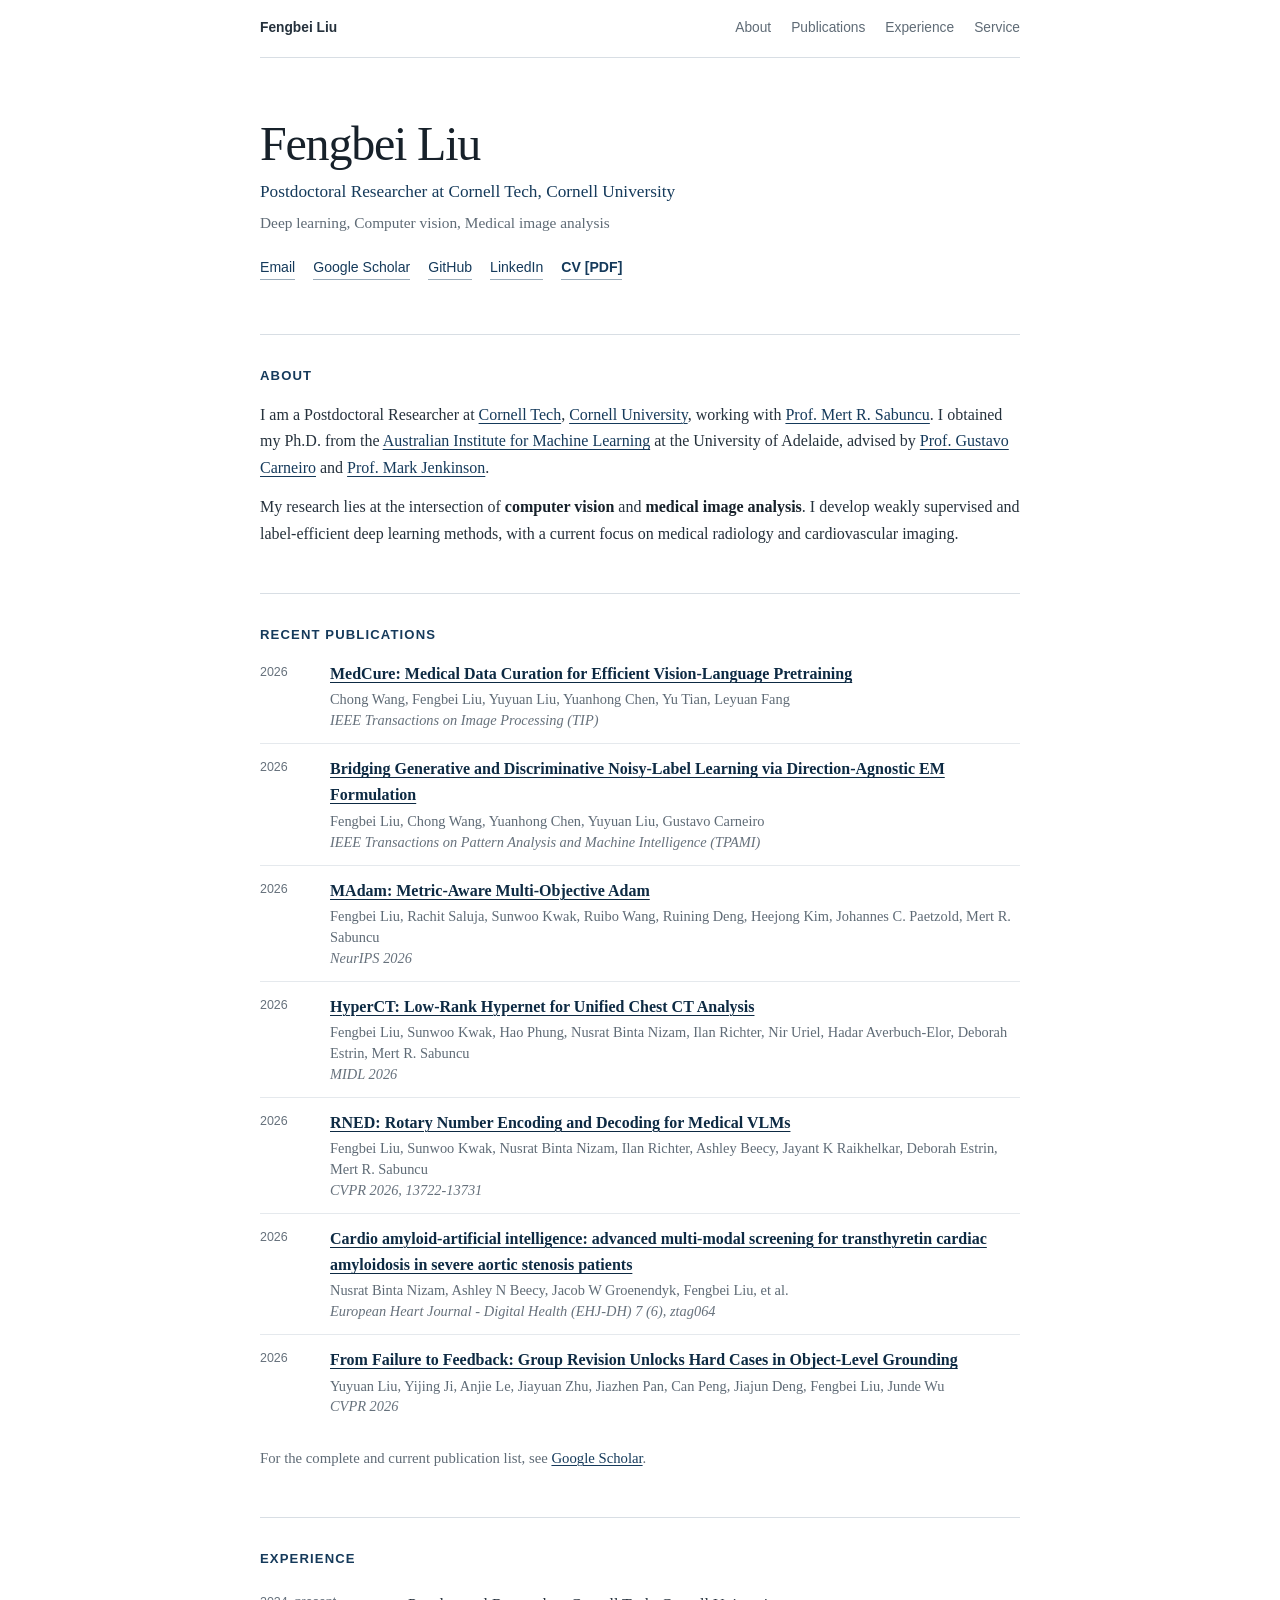
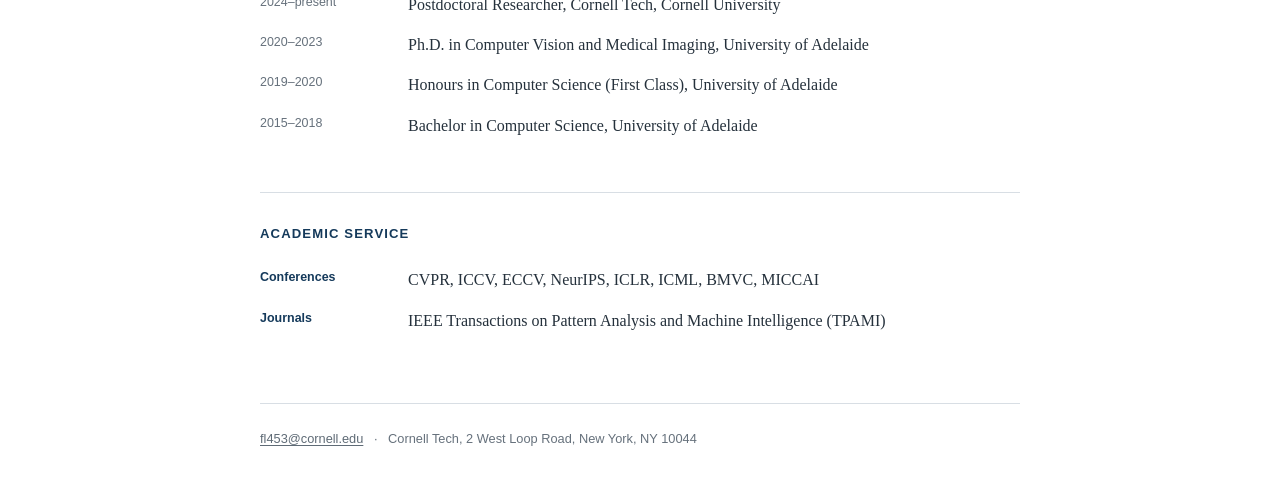
==== index.html @ de89cc6c "Revert "Add JACC Advances acceptance to homepage and CV" This reverts commit a6cfb77b9a1984677dff3db" ====
<!DOCTYPE html>
<html lang="en">
<head>
  <meta charset="UTF-8">
  <meta name="viewport" content="width=device-width, initial-scale=1.0">
  <title>Fengbei Liu</title>
  <meta name="description" content="Fengbei Liu — Postdoctoral Researcher at Cornell Tech, Cornell University. Computer vision and medical image analysis.">
  <meta name="theme-color" content="#153a5b">
  <link rel="icon" href="data:image/svg+xml,%3Csvg xmlns='http://www.w3.org/2000/svg' viewBox='0 0 100 100'%3E%3Crect width='100' height='100' fill='%23153a5b'/%3E%3Ctext x='50' y='68' font-family='Georgia,serif' font-size='52' fill='white' text-anchor='middle'%3EFL%3C/text%3E%3C/svg%3E">
  <link rel="stylesheet" href="style.css">
</head>
<body>
  <div class="page">
    <nav class="site-nav" aria-label="Primary navigation">
      <a class="site-name" href="#top">Fengbei Liu</a>
      <div class="nav-links">
        <a href="#about">About</a>
        <a href="#publications">Publications</a>
        <a href="#experience">Experience</a>
        <a href="#service">Service</a>
      </div>
    </nav>

    <main id="top">
      <header class="profile">
        <h1>Fengbei Liu</h1>
        <p class="position">Postdoctoral Researcher at Cornell Tech, Cornell University</p>
        <p class="research-line">Deep learning, Computer vision, Medical image analysis</p>
        <p class="profile-links">
          <a href="mailto:fl453@cornell.edu">Email</a>
          <a href="https://scholar.google.com/citations?user=oY_qRxMAAAAJ&amp;hl=en" target="_blank" rel="noopener">Google Scholar</a>
          <a href="https://github.com/lfb-1" target="_blank" rel="noopener">GitHub</a>
          <a href="https://www.linkedin.com/in/fengbei-liu-2bb11b177/" target="_blank" rel="noopener">LinkedIn</a>
          <a class="cv-link" href="fbl_cv.pdf?v=a14b9789">CV [PDF]</a>
        </p>
      </header>

      <section id="about">
        <h2>About</h2>
        <p>
          I am a Postdoctoral Researcher at <a href="https://tech.cornell.edu/" target="_blank" rel="noopener">Cornell Tech</a>,
          <a href="https://www.cornell.edu/" target="_blank" rel="noopener">Cornell University</a>, working with
          <a href="https://sabuncu.engineering.cornell.edu/" target="_blank" rel="noopener">Prof. Mert R. Sabuncu</a>.
          I obtained my Ph.D. from the
          <a href="https://www.adelaide.edu.au/aiml/" target="_blank" rel="noopener">Australian Institute for Machine Learning</a>
          at the University of Adelaide, advised by
          <a href="https://www.surrey.ac.uk/people/gustavo-carneiro" target="_blank" rel="noopener">Prof. Gustavo Carneiro</a> and
          <a href="https://www.ndcn.ox.ac.uk/team/mark-jenkinson" target="_blank" rel="noopener">Prof. Mark Jenkinson</a>.
        </p>
        <p>
          My research lies at the intersection of <strong>computer vision</strong> and <strong>medical image analysis</strong>.
          I develop weakly supervised and label-efficient deep learning methods, with a current focus on medical radiology and cardiovascular imaging.
        </p>
      </section>

      <section id="publications">
        <h2>Recent publications</h2>
        <ol class="publication-list" role="list">
          <li class="publication">
            <span class="publication-year">2026</span>
            <div><a class="publication-title" href="https://scholar.google.com/citations?view_op=view_citation&amp;hl=en&amp;user=oY_qRxMAAAAJ&amp;pagesize=100&amp;citation_for_view=oY_qRxMAAAAJ:YFjsv_pBGBYC" target="_blank" rel="noopener">MedCure: Medical Data Curation for Efficient Vision-Language Pretraining</a><span class="publication-authors">Chong Wang, Fengbei Liu, Yuyuan Liu, Yuanhong Chen, Yu Tian, Leyuan Fang</span><span class="publication-venue">IEEE Transactions on Image Processing (TIP)</span></div>
          </li>
<!-- PUBLICATIONS_AUTO:START -->
          <li class="publication">
            <span class="publication-year">2026</span>
            <div><a class="publication-title" href="https://scholar.google.com/citations?view_op=view_citation&amp;hl=en&amp;user=oY_qRxMAAAAJ&amp;pagesize=100&amp;citation_for_view=oY_qRxMAAAAJ:j3f4tGmQtD8C" target="_blank" rel="noopener">Bridging Generative and Discriminative Noisy-Label Learning via Direction-Agnostic EM Formulation</a><span class="publication-authors">Fengbei Liu, Chong Wang, Yuanhong Chen, Yuyuan Liu, Gustavo Carneiro</span><span class="publication-venue">IEEE Transactions on Pattern Analysis and Machine Intelligence (TPAMI)</span></div>
          </li>
          <li class="publication">
            <span class="publication-year">2026</span>
            <div><a class="publication-title" href="https://scholar.google.com/citations?view_op=view_citation&amp;hl=en&amp;user=oY_qRxMAAAAJ&amp;pagesize=100&amp;citation_for_view=oY_qRxMAAAAJ:M3NEmzRMIkIC" target="_blank" rel="noopener">MAdam: Metric-Aware Multi-Objective Adam</a><span class="publication-authors">Fengbei Liu, Rachit Saluja, Sunwoo Kwak, Ruibo Wang, Ruining Deng, Heejong Kim, Johannes C. Paetzold, Mert R. Sabuncu</span><span class="publication-venue">NeurIPS 2026</span></div>
          </li>
          <li class="publication">
            <span class="publication-year">2026</span>
            <div><a class="publication-title" href="https://scholar.google.com/citations?view_op=view_citation&amp;hl=en&amp;user=oY_qRxMAAAAJ&amp;pagesize=100&amp;citation_for_view=oY_qRxMAAAAJ:_Qo2XoVZTnwC" target="_blank" rel="noopener">HyperCT: Low-Rank Hypernet for Unified Chest CT Analysis</a><span class="publication-authors">Fengbei Liu, Sunwoo Kwak, Hao Phung, Nusrat Binta Nizam, Ilan Richter, Nir Uriel, Hadar Averbuch-Elor, Deborah Estrin, Mert R. Sabuncu</span><span class="publication-venue">MIDL 2026</span></div>
          </li>
          <li class="publication">
            <span class="publication-year">2026</span>
            <div><a class="publication-title" href="https://scholar.google.com/citations?view_op=view_citation&amp;hl=en&amp;user=oY_qRxMAAAAJ&amp;pagesize=100&amp;citation_for_view=oY_qRxMAAAAJ:k_IJM867U9cC" target="_blank" rel="noopener">RNED: Rotary Number Encoding and Decoding for Medical VLMs</a><span class="publication-authors">Fengbei Liu, Sunwoo Kwak, Nusrat Binta Nizam, Ilan Richter, Ashley Beecy, Jayant K Raikhelkar, Deborah Estrin, Mert R. Sabuncu</span><span class="publication-venue">CVPR 2026, 13722-13731</span></div>
          </li>
          <li class="publication">
            <span class="publication-year">2026</span>
            <div><a class="publication-title" href="https://scholar.google.com/citations?view_op=view_citation&amp;hl=en&amp;user=oY_qRxMAAAAJ&amp;pagesize=100&amp;citation_for_view=oY_qRxMAAAAJ:bEWYMUwI8FkC" target="_blank" rel="noopener">Cardio amyloid-artificial intelligence: advanced multi-modal screening for transthyretin cardiac amyloidosis in severe aortic stenosis patients</a><span class="publication-authors">Nusrat Binta Nizam, Ashley N Beecy, Jacob W Groenendyk, Fengbei Liu, et al.</span><span class="publication-venue">European Heart Journal - Digital Health (EHJ-DH) 7 (6), ztag064</span></div>
          </li>
          <li class="publication">
            <span class="publication-year">2026</span>
            <div><a class="publication-title" href="https://scholar.google.com/citations?view_op=view_citation&amp;hl=en&amp;user=oY_qRxMAAAAJ&amp;pagesize=100&amp;citation_for_view=oY_qRxMAAAAJ:isC4tDSrTZIC" target="_blank" rel="noopener">From Failure to Feedback: Group Revision Unlocks Hard Cases in Object-Level Grounding</a><span class="publication-authors">Yuyuan Liu, Yijing Ji, Anjie Le, Jiayuan Zhu, Jiazhen Pan, Can Peng, Jiajun Deng, Fengbei Liu, Junde Wu</span><span class="publication-venue">CVPR 2026</span></div>
          </li>
<!-- PUBLICATIONS_AUTO:END -->
        </ol>
        <p class="section-note">For the complete and current publication list, see <a href="https://scholar.google.com/citations?user=oY_qRxMAAAAJ&amp;hl=en" target="_blank" rel="noopener">Google Scholar</a>.</p>
      </section>

      <section id="experience">
        <h2>Experience</h2>
        <dl class="timeline">
          <div><dt>2024–present</dt><dd>Postdoctoral Researcher, Cornell Tech, Cornell University</dd></div>
          <div><dt>2020–2023</dt><dd>Ph.D. in Computer Vision and Medical Imaging, University of Adelaide</dd></div>
          <div><dt>2019–2020</dt><dd>Honours in Computer Science (First Class), University of Adelaide</dd></div>
          <div><dt>2015–2018</dt><dd>Bachelor in Computer Science, University of Adelaide</dd></div>
        </dl>
      </section>

      <section id="service">
        <h2>Academic service</h2>
        <dl class="service-list">
          <div><dt>Conferences</dt><dd>CVPR, ICCV, ECCV, NeurIPS, ICLR, ICML, BMVC, MICCAI</dd></div>
          <div><dt>Journals</dt><dd>IEEE Transactions on Pattern Analysis and Machine Intelligence (TPAMI)</dd></div>
        </dl>
      </section>
    </main>

    <footer>
      <a href="mailto:fl453@cornell.edu">fl453@cornell.edu</a>
      <span aria-hidden="true">·</span>
      Cornell Tech, 2 West Loop Road, New York, NY 10044
    </footer>
  </div>
</body>
</html>
---- style.css ----
/* Fengbei Liu — simple academic homepage */

:root {
  --navy: #153a5b;
  --navy-dark: #0d2a43;
  --ink: #25313c;
  --muted: #5f6b76;
  --faint: #66717c;
  --rule: #d8dee4;
  --paper: #ffffff;
  --serif: Charter, "Bitstream Charter", "Sitka Text", Cambria, Georgia, serif;
  --sans: -apple-system, BlinkMacSystemFont, "Segoe UI", Helvetica, Arial, sans-serif;
}

* {
  box-sizing: border-box;
}

html {
  scroll-behavior: smooth;
}

body {
  margin: 0;
  color: var(--ink);
  background: var(--paper);
  font-family: var(--serif);
  font-size: 16px;
  line-height: 1.65;
  -webkit-font-smoothing: antialiased;
  text-rendering: optimizeLegibility;
}

.page {
  width: min(100% - 40px, 760px);
  margin: 0 auto;
}

a {
  color: var(--navy);
  text-decoration-line: underline;
  text-decoration-thickness: 1px;
  text-underline-offset: 0.16em;
}

a:hover {
  color: var(--navy-dark);
  text-decoration-thickness: 2px;
}

:focus-visible {
  outline: 2px solid var(--navy);
  outline-offset: 3px;
}

strong {
  color: #17212a;
  font-weight: 650;
}

.site-nav {
  min-height: 58px;
  display: flex;
  align-items: center;
  gap: 28px;
  border-bottom: 1px solid var(--rule);
  font-family: var(--sans);
  font-size: 0.86rem;
}

.site-name {
  margin-right: auto;
  color: var(--ink);
  font-weight: 650;
  text-decoration: none;
}

.nav-links {
  display: flex;
  gap: 20px;
}

.nav-links a {
  color: var(--muted);
  text-decoration: none;
}

.nav-links a:hover {
  color: var(--navy);
  text-decoration: underline;
  text-decoration-thickness: 1px;
}

main {
  padding: 60px 0 16px;
}

section {
  scroll-margin-top: 24px;
}

.profile {
  max-width: 680px;
  padding-bottom: 8px;
}

.profile h1 {
  margin: 0 0 8px;
  color: #17212a;
  font-size: clamp(2.15rem, 7vw, 3rem);
  font-weight: 500;
  line-height: 1.08;
  letter-spacing: -0.025em;
}

.position {
  margin: 0;
  color: var(--navy);
  font-size: 1.08rem;
}

.research-line {
  margin: 4px 0 0;
  color: var(--muted);
  font-size: 0.96rem;
}

.profile-links {
  margin: 20px 0 0;
  display: flex;
  flex-wrap: wrap;
  gap: 5px 18px;
  font-family: var(--sans);
  font-size: 0.88rem;
}

.profile-links a {
  text-decoration: none;
  border-bottom: 1px solid #9aabb9;
}

.profile-links a:hover {
  border-bottom-color: var(--navy);
  text-decoration: none;
}

.profile-links .cv-link {
  font-weight: 650;
}

section {
  margin-top: 46px;
  padding-top: 32px;
  border-top: 1px solid var(--rule);
}

h2 {
  margin: 0 0 18px;
  color: var(--navy);
  font-family: var(--sans);
  font-size: 0.82rem;
  font-weight: 700;
  letter-spacing: 0.085em;
  line-height: 1.3;
  text-transform: uppercase;
}

p {
  margin: 0 0 13px;
}

.publication-list {
  margin: 0;
  padding: 0;
  list-style: none;
}

.publication {
  display: grid;
  grid-template-columns: 58px minmax(0, 1fr);
  gap: 12px;
  padding: 12px 0;
  border-bottom: 1px solid #e5e9ed;
}

.publication:first-child {
  padding-top: 0;
}

.publication:last-child {
  border-bottom: 0;
}

.publication-year {
  padding-top: 0.08em;
  color: var(--faint);
  font-family: var(--sans);
  font-size: 0.78rem;
  font-variant-numeric: tabular-nums;
}

.publication-title {
  display: inline;
  color: var(--navy-dark);
  font-weight: 650;
}

.publication-authors,
.publication-venue {
  display: block;
  margin-top: 2px;
  color: var(--muted);
  font-size: 0.9rem;
  line-height: 1.45;
}

.publication-venue {
  margin-top: 0;
  color: var(--faint);
  font-style: italic;
}

.section-note {
  margin: 17px 0 0;
  color: var(--muted);
  font-size: 0.92rem;
}

.timeline,
.service-list {
  margin: 0;
}

.timeline > div,
.service-list > div {
  display: grid;
  grid-template-columns: 130px minmax(0, 1fr);
  gap: 18px;
  padding: 7px 0;
}

.timeline dt,
.service-list dt {
  color: var(--faint);
  font-family: var(--sans);
  font-size: 0.78rem;
  font-variant-numeric: tabular-nums;
}

.timeline dd,
.service-list dd {
  margin: 0;
}

.service-list dt {
  color: var(--navy);
  font-weight: 650;
}

footer {
  margin: 46px 0 0;
  padding: 24px 0 42px;
  border-top: 1px solid var(--rule);
  color: var(--faint);
  font-family: var(--sans);
  font-size: 0.8rem;
}

footer span {
  margin: 0 7px;
}

footer a {
  color: var(--muted);
}

@media (max-width: 620px) {
  .page {
    width: min(100% - 32px, 760px);
  }

  .site-nav {
    min-height: 0;
    padding: 13px 0 12px;
    align-items: flex-start;
    flex-direction: column;
    gap: 7px;
  }

  .site-name {
    margin-right: 0;
  }

  .nav-links {
    flex-wrap: wrap;
    gap: 5px 16px;
  }

  main {
    padding-top: 44px;
  }

  .profile h1 {
    font-size: 2.15rem;
  }

  section {
    margin-top: 38px;
    padding-top: 27px;
  }

  .publication {
    grid-template-columns: 46px minmax(0, 1fr);
    gap: 8px;
  }

  .timeline > div,
  .service-list > div {
    grid-template-columns: 1fr;
    gap: 1px;
    padding: 9px 0;
  }

  footer span {
    display: none;
  }

  footer a {
    display: block;
  }
}

@media print {
  .site-nav {
    display: none;
  }

  .page {
    width: 100%;
  }

  main {
    padding-top: 0;
  }
}

@media (prefers-reduced-motion: reduce) {
  html {
    scroll-behavior: auto;
  }
}
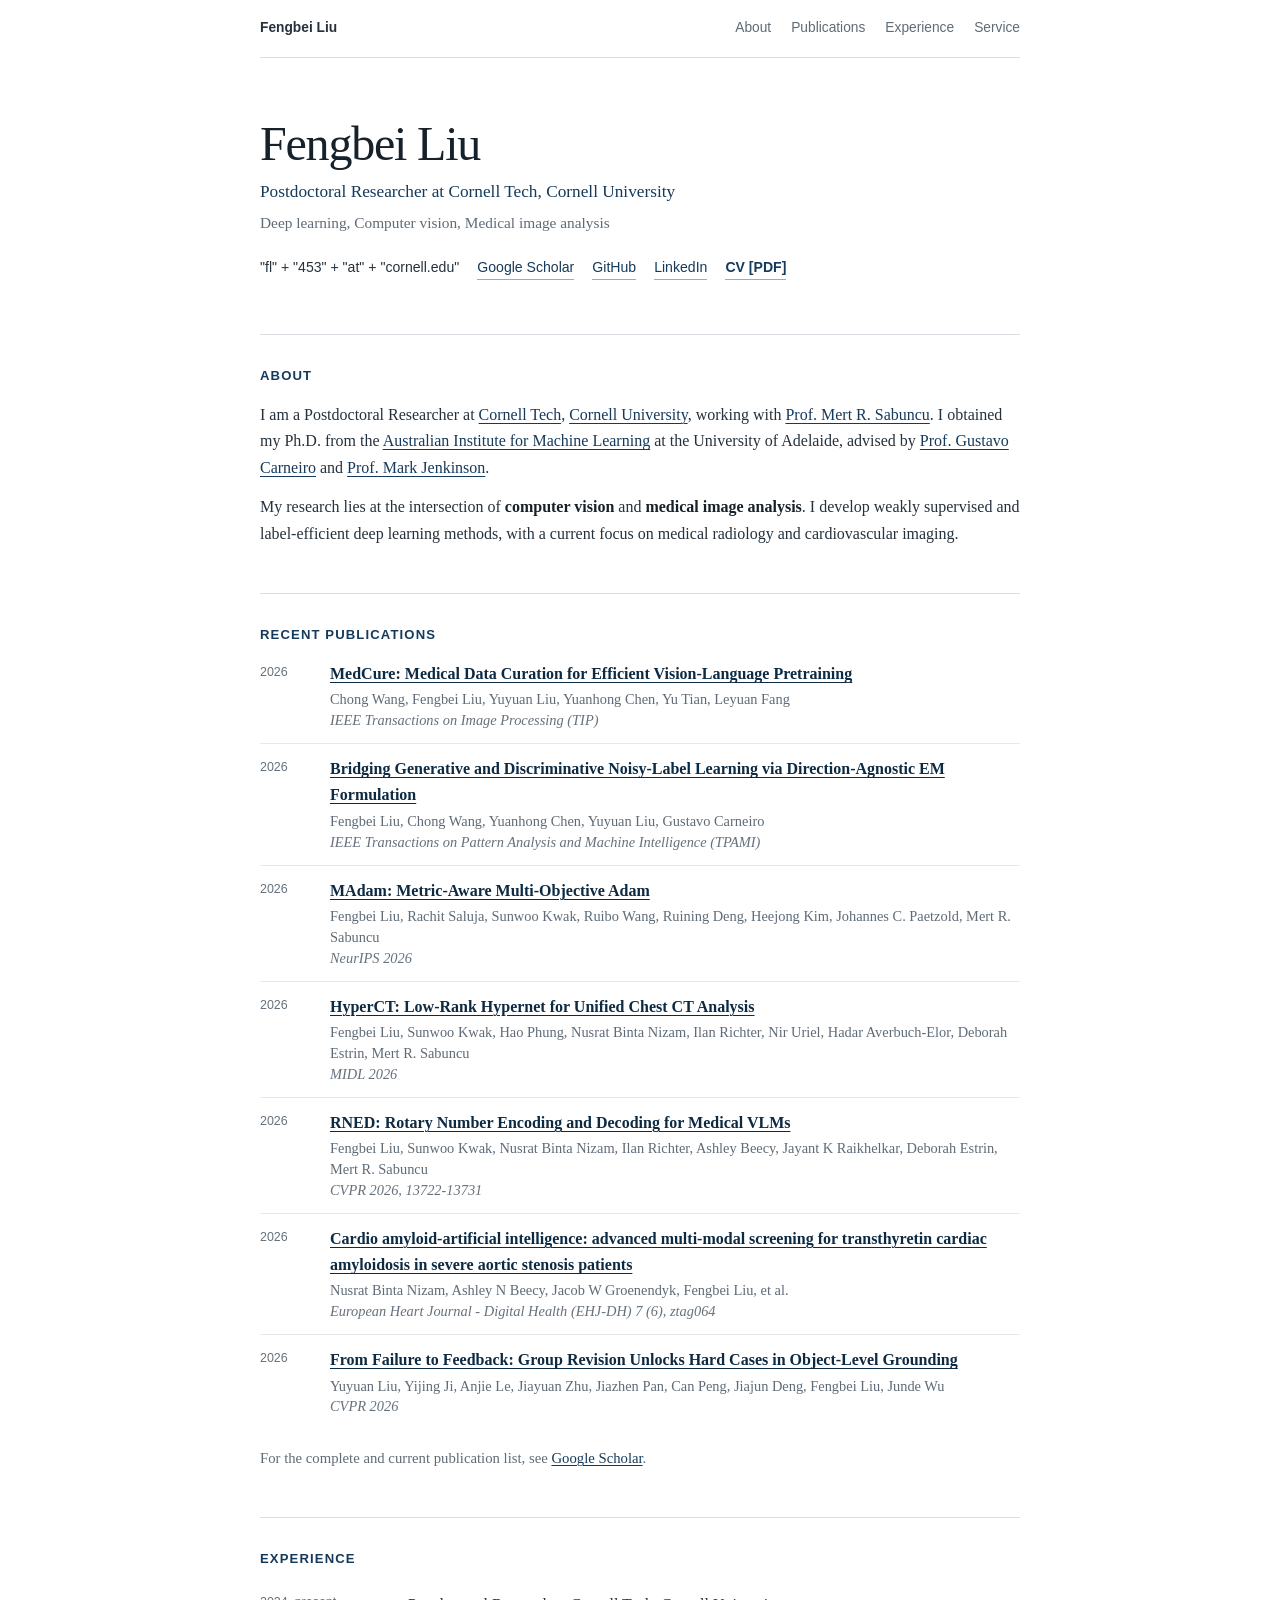
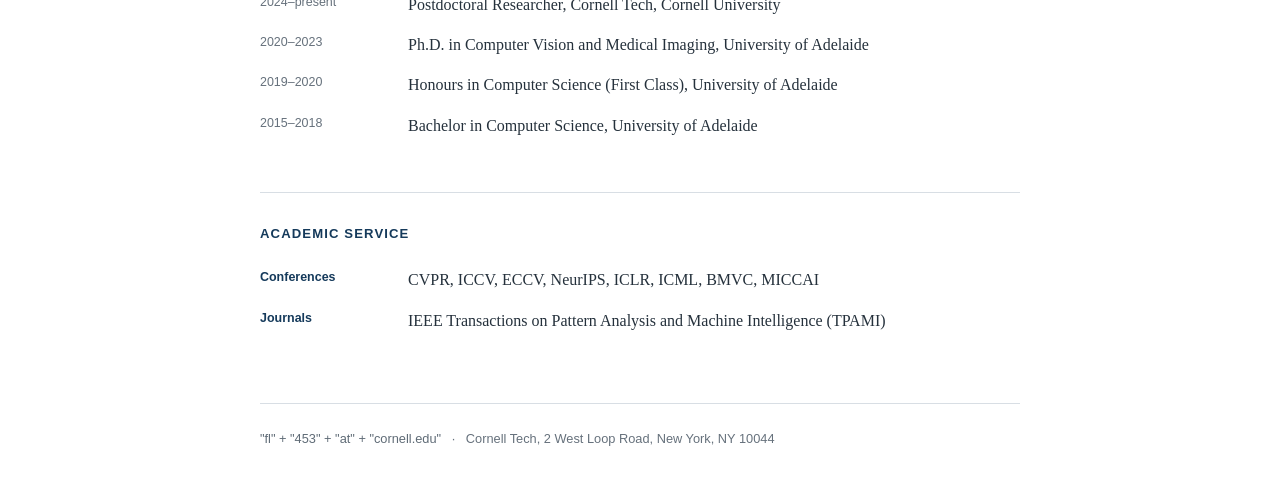
==== commit b8a69ffa: "Keep statements local and display decomposed Cornell email" ====
--- a/index.html
+++ b/index.html
@@ -27,7 +27,7 @@
         <p class="position">Postdoctoral Researcher at Cornell Tech, Cornell University</p>
         <p class="research-line">Deep learning, Computer vision, Medical image analysis</p>
         <p class="profile-links">
-          <a href="mailto:fl453@cornell.edu">Email</a>
+          <span class="email">"fl" + "453" + "at" + "cornell.edu"</span>
           <a href="https://scholar.google.com/citations?user=oY_qRxMAAAAJ&amp;hl=en" target="_blank" rel="noopener">Google Scholar</a>
           <a href="https://github.com/lfb-1" target="_blank" rel="noopener">GitHub</a>
           <a href="https://www.linkedin.com/in/fengbei-liu-2bb11b177/" target="_blank" rel="noopener">LinkedIn</a>
@@ -110,7 +110,7 @@
     </main>
 
     <footer>
-      <a href="mailto:fl453@cornell.edu">fl453@cornell.edu</a>
+      <span class="email">"fl" + "453" + "at" + "cornell.edu"</span>
       <span aria-hidden="true">·</span>
       Cornell Tech, 2 West Loop Road, New York, NY 10044
     </footer>
--- a/style.css
+++ b/style.css
@@ -266,11 +266,11 @@
   font-size: 0.8rem;
 }
 
-footer span {
+footer span[aria-hidden="true"] {
   margin: 0 7px;
 }
 
-footer a {
+footer .email {
   color: var(--muted);
 }
 
@@ -321,11 +321,11 @@
     padding: 9px 0;
   }
 
-  footer span {
+  footer span[aria-hidden="true"] {
     display: none;
   }
 
-  footer a {
+  footer .email {
     display: block;
   }
 }
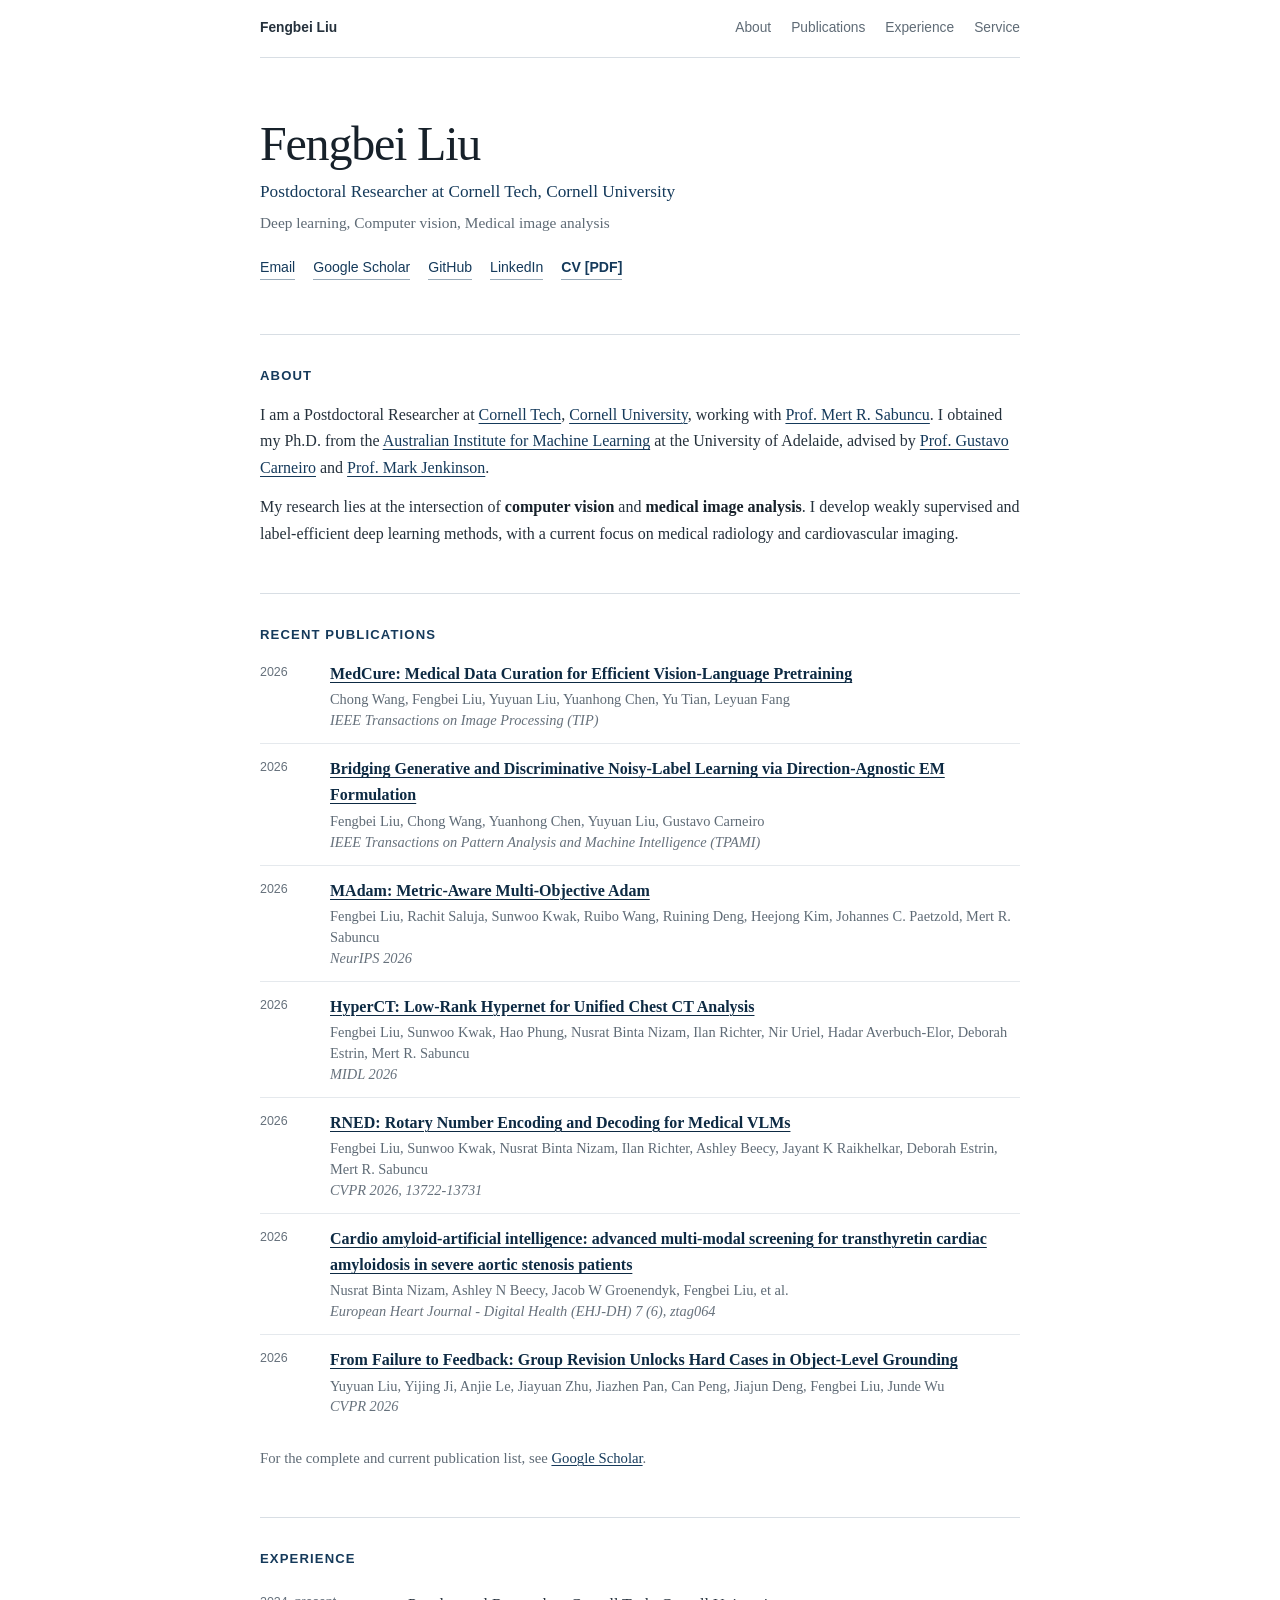
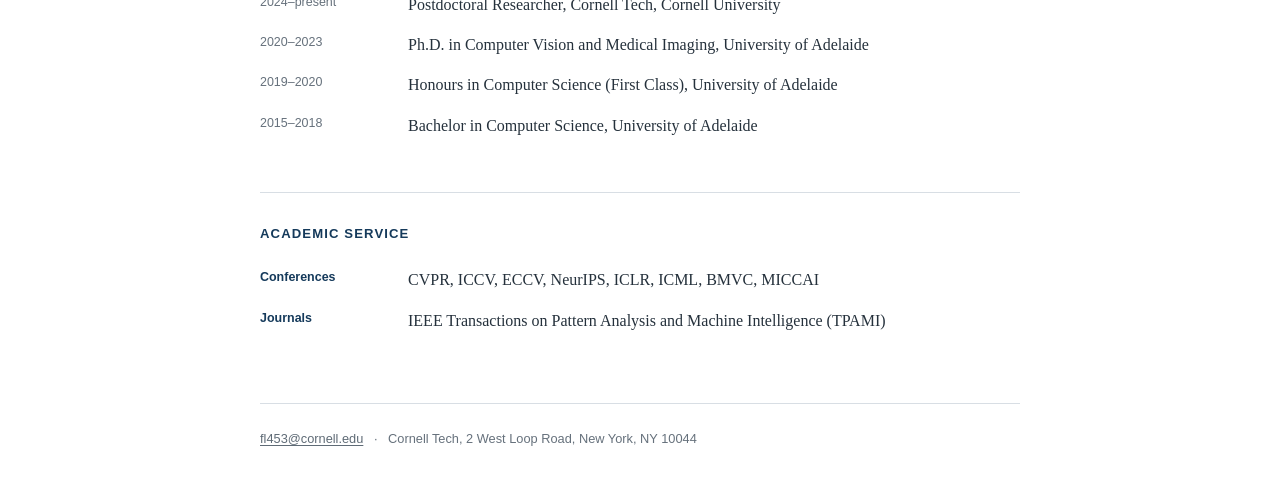
==== commit a5a693c6: "Restore clickable email links on homepage" ====
--- a/index.html
+++ b/index.html
@@ -27,11 +27,11 @@
         <p class="position">Postdoctoral Researcher at Cornell Tech, Cornell University</p>
         <p class="research-line">Deep learning, Computer vision, Medical image analysis</p>
         <p class="profile-links">
-          <span class="email">"fl" + "453" + "at" + "cornell.edu"</span>
+          <a href="mailto:fl453@cornell.edu">Email</a>
           <a href="https://scholar.google.com/citations?user=oY_qRxMAAAAJ&amp;hl=en" target="_blank" rel="noopener">Google Scholar</a>
           <a href="https://github.com/lfb-1" target="_blank" rel="noopener">GitHub</a>
           <a href="https://www.linkedin.com/in/fengbei-liu-2bb11b177/" target="_blank" rel="noopener">LinkedIn</a>
-          <a class="cv-link" href="fbl_cv.pdf?v=a14b9789">CV [PDF]</a>
+          <a class="cv-link" href="fbl_cv.pdf?v=e3056b55">CV [PDF]</a>
         </p>
       </header>
 
@@ -110,7 +110,7 @@
     </main>
 
     <footer>
-      <span class="email">"fl" + "453" + "at" + "cornell.edu"</span>
+      <a href="mailto:fl453@cornell.edu">fl453@cornell.edu</a>
       <span aria-hidden="true">·</span>
       Cornell Tech, 2 West Loop Road, New York, NY 10044
     </footer>
--- a/style.css
+++ b/style.css
@@ -266,11 +266,11 @@
   font-size: 0.8rem;
 }
 
-footer span[aria-hidden="true"] {
+footer span {
   margin: 0 7px;
 }
 
-footer .email {
+footer a {
   color: var(--muted);
 }
 
@@ -321,11 +321,11 @@
     padding: 9px 0;
   }
 
-  footer span[aria-hidden="true"] {
+  footer span {
     display: none;
   }
 
-  footer .email {
+  footer a {
     display: block;
   }
 }
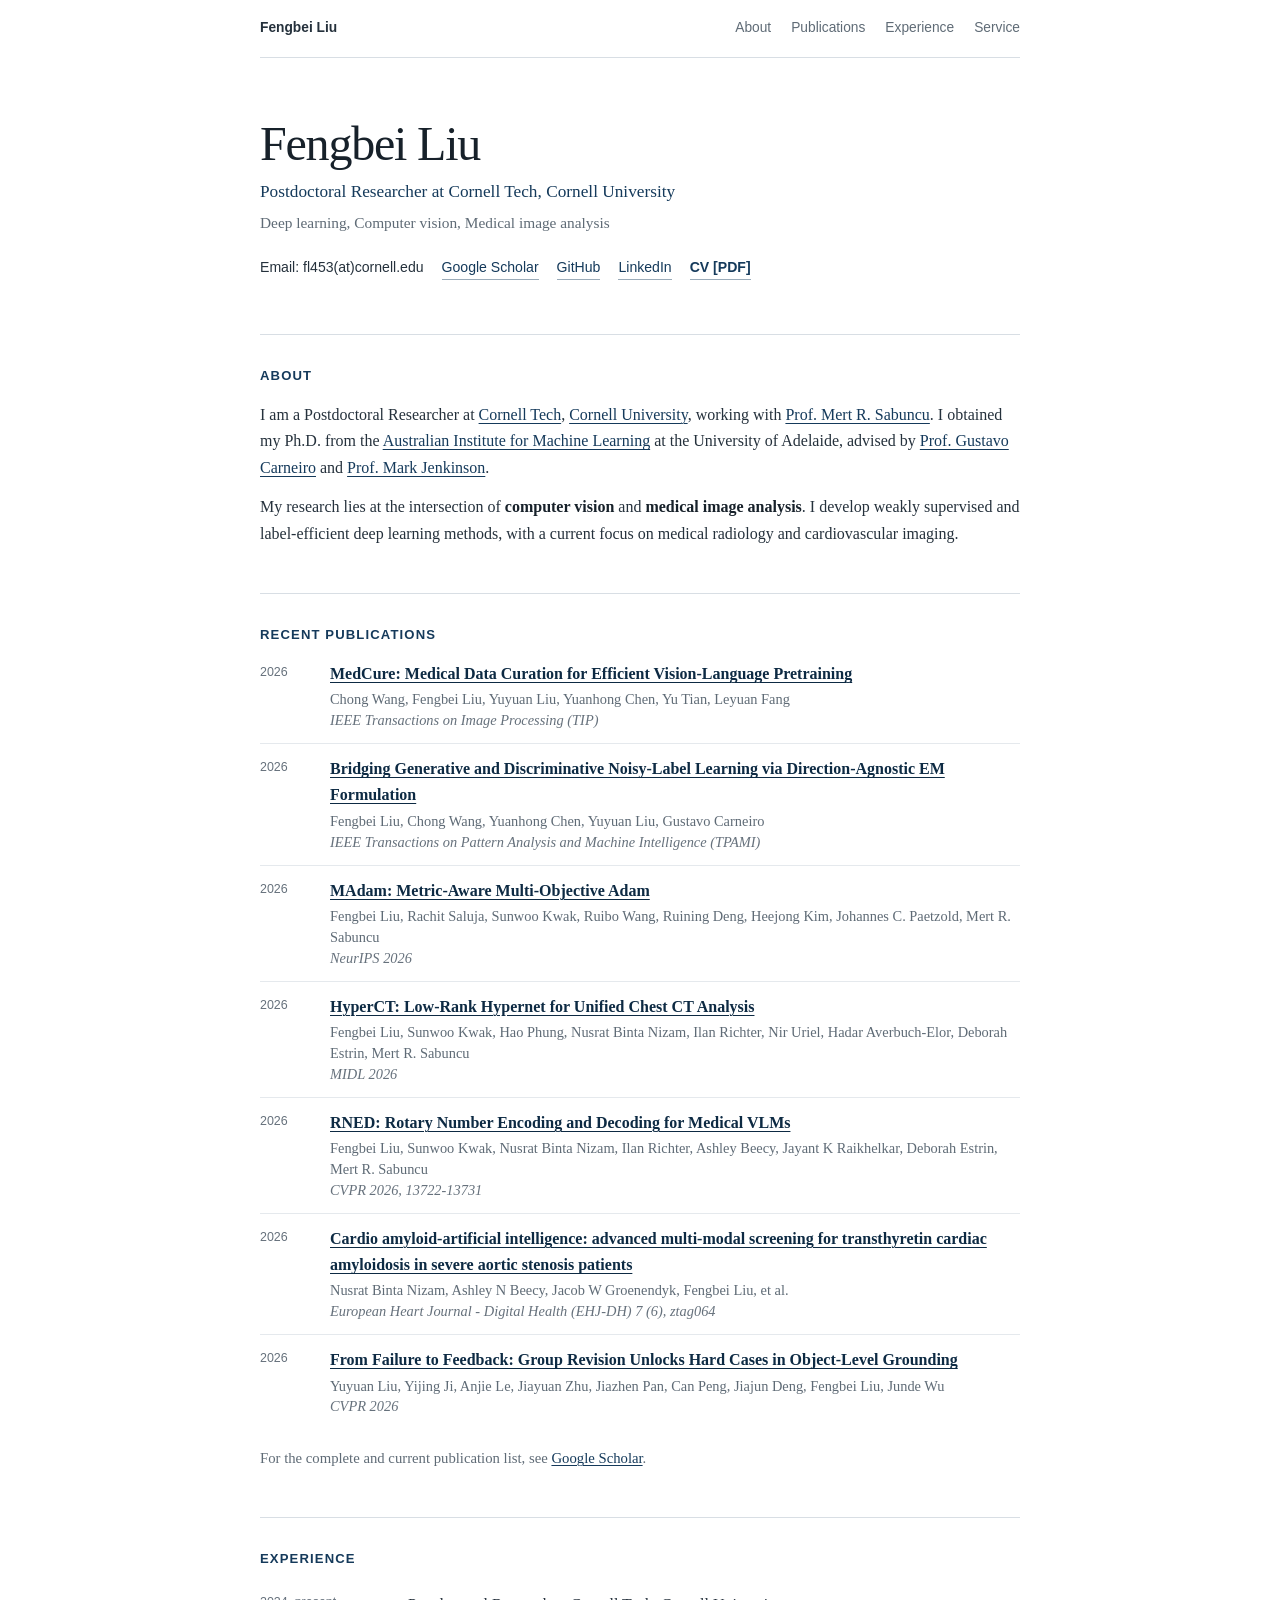
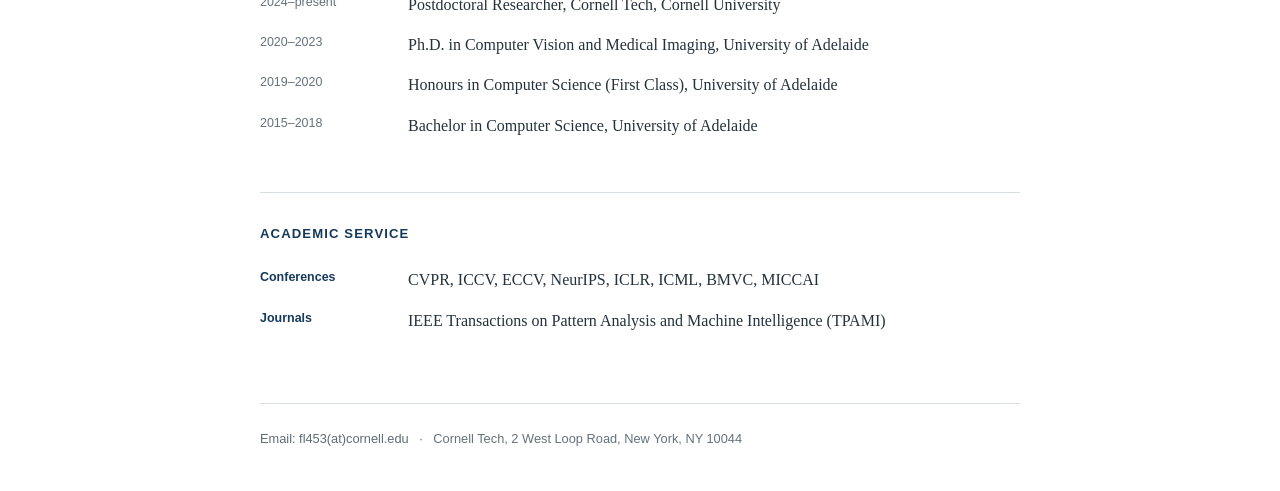
==== commit f3fbcdff: "Display email in requested (at) format" ====
--- a/index.html
+++ b/index.html
@@ -27,7 +27,7 @@
         <p class="position">Postdoctoral Researcher at Cornell Tech, Cornell University</p>
         <p class="research-line">Deep learning, Computer vision, Medical image analysis</p>
         <p class="profile-links">
-          <a href="mailto:fl453@cornell.edu">Email</a>
+          <span class="email">Email: fl453(at)cornell.edu</span>
           <a href="https://scholar.google.com/citations?user=oY_qRxMAAAAJ&amp;hl=en" target="_blank" rel="noopener">Google Scholar</a>
           <a href="https://github.com/lfb-1" target="_blank" rel="noopener">GitHub</a>
           <a href="https://www.linkedin.com/in/fengbei-liu-2bb11b177/" target="_blank" rel="noopener">LinkedIn</a>
@@ -110,7 +110,7 @@
     </main>
 
     <footer>
-      <a href="mailto:fl453@cornell.edu">fl453@cornell.edu</a>
+      <span class="email">Email: fl453(at)cornell.edu</span>
       <span aria-hidden="true">·</span>
       Cornell Tech, 2 West Loop Road, New York, NY 10044
     </footer>
--- a/style.css
+++ b/style.css
@@ -266,11 +266,11 @@
   font-size: 0.8rem;
 }
 
-footer span {
+footer span[aria-hidden="true"] {
   margin: 0 7px;
 }
 
-footer a {
+footer .email {
   color: var(--muted);
 }
 
@@ -321,11 +321,11 @@
     padding: 9px 0;
   }
 
-  footer span {
+  footer span[aria-hidden="true"] {
     display: none;
   }
 
-  footer a {
+  footer .email {
     display: block;
   }
 }
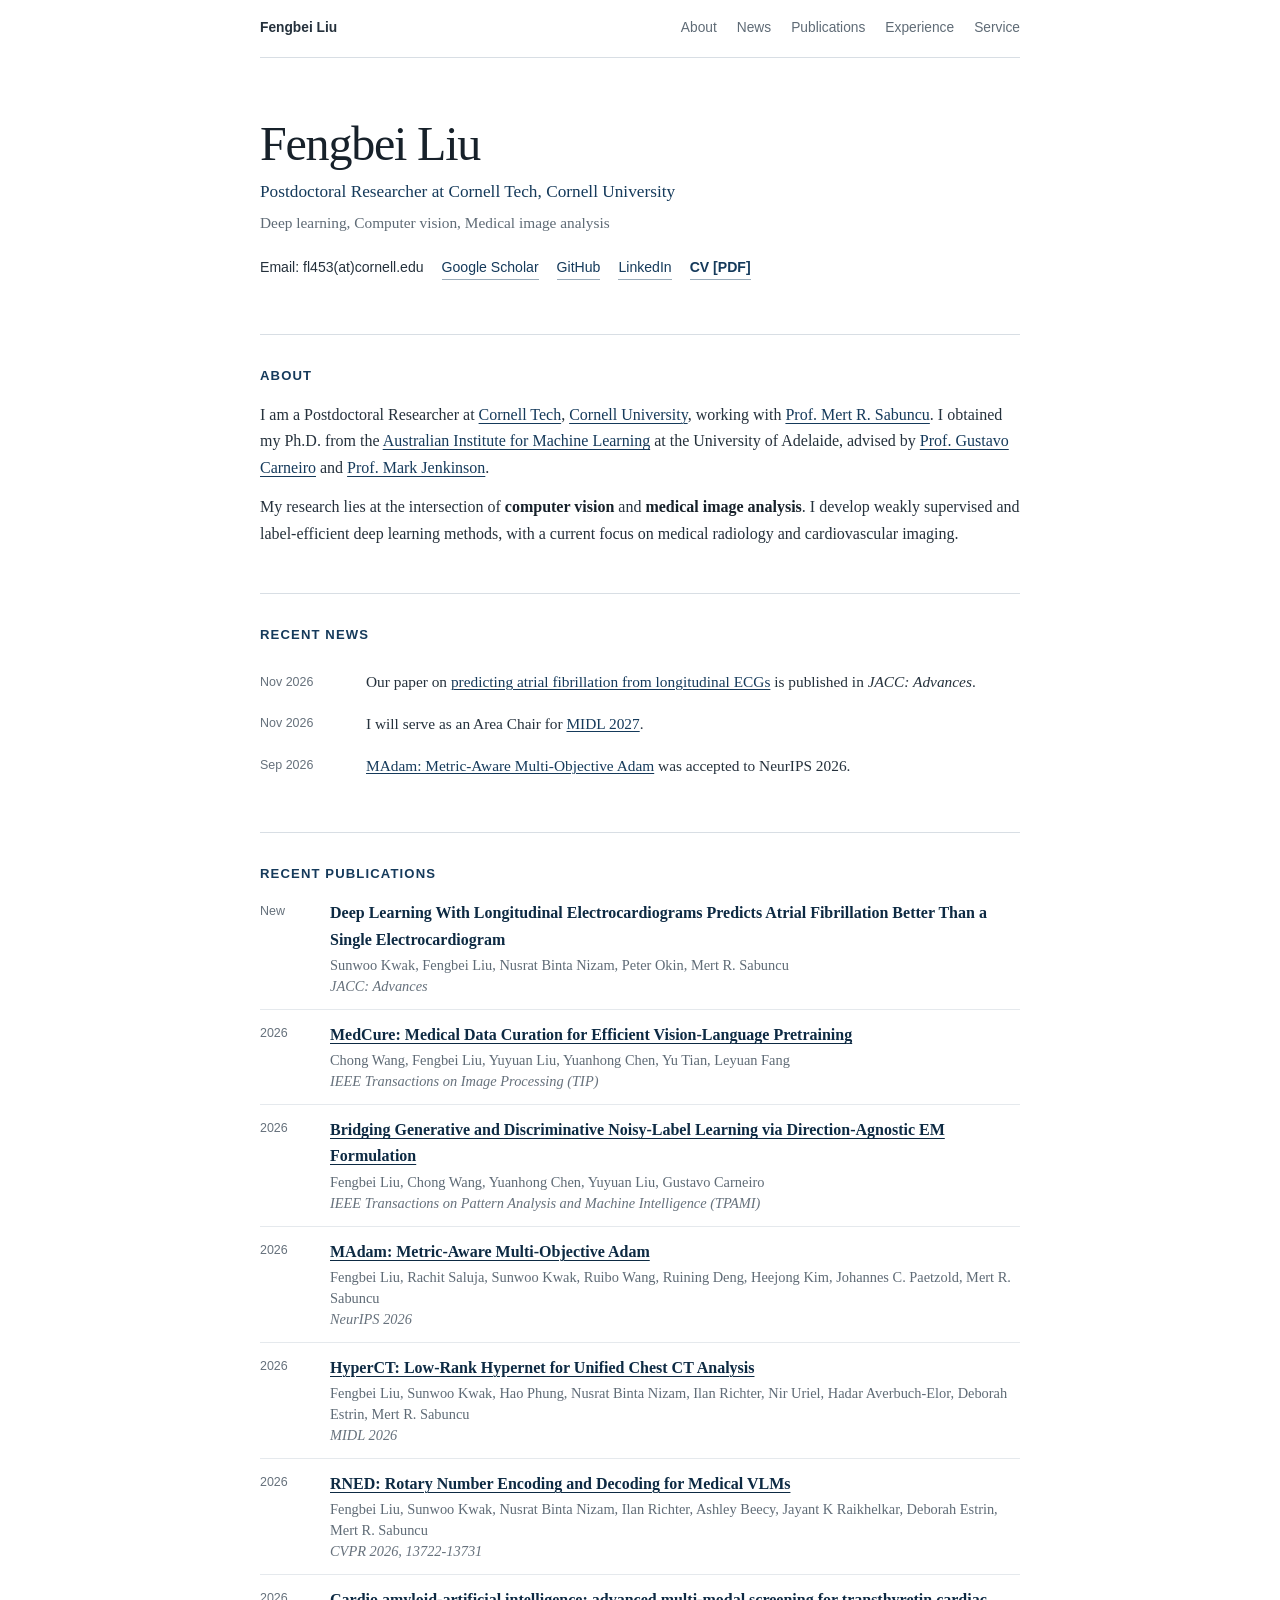
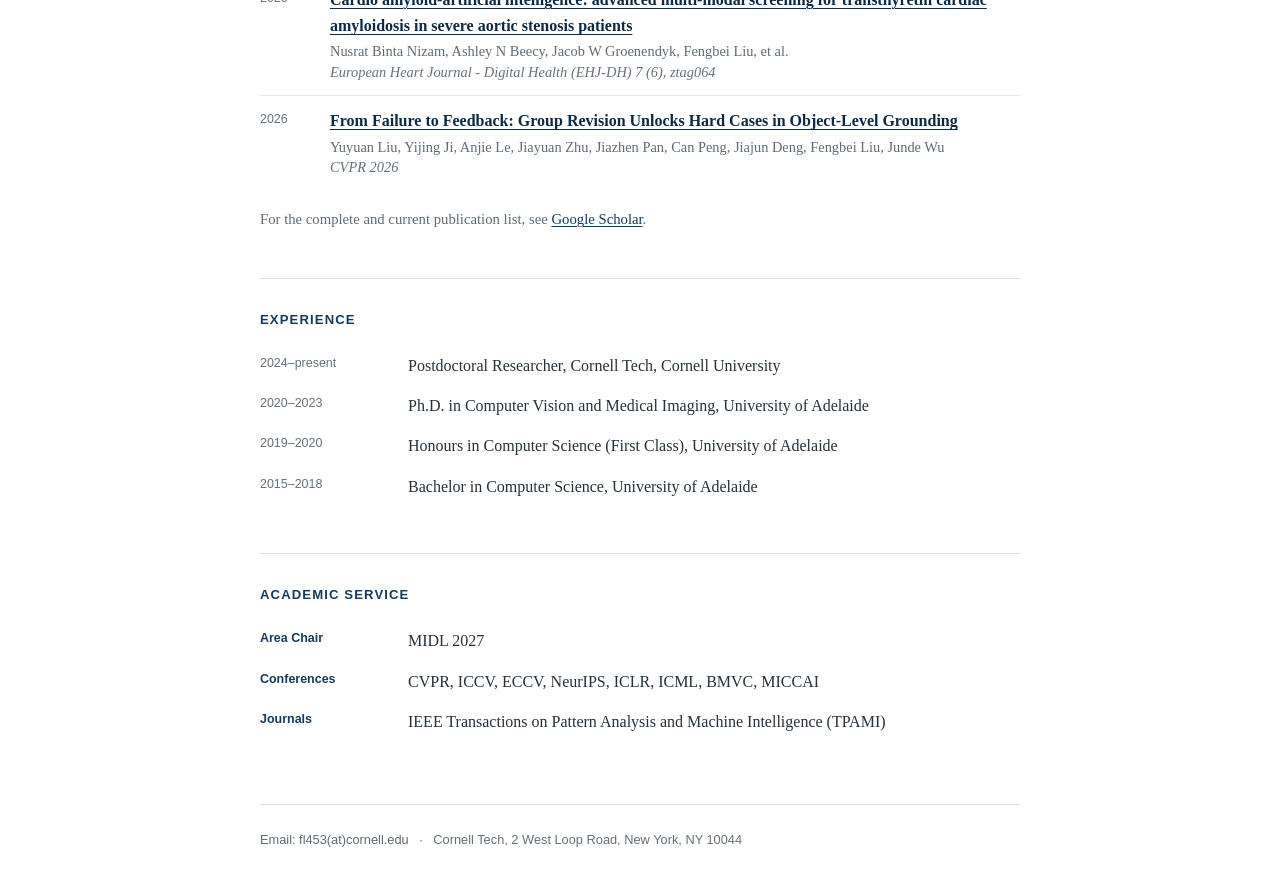
==== commit be13c684: "Add longitudinal ECG publication and recent news" ====
--- a/index.html
+++ b/index.html
@@ -15,6 +15,7 @@
       <a class="site-name" href="#top">Fengbei Liu</a>
       <div class="nav-links">
         <a href="#about">About</a>
+        <a href="#news">News</a>
         <a href="#publications">Publications</a>
         <a href="#experience">Experience</a>
         <a href="#service">Service</a>
@@ -31,7 +32,7 @@
           <a href="https://scholar.google.com/citations?user=oY_qRxMAAAAJ&amp;hl=en" target="_blank" rel="noopener">Google Scholar</a>
           <a href="https://github.com/lfb-1" target="_blank" rel="noopener">GitHub</a>
           <a href="https://www.linkedin.com/in/fengbei-liu-2bb11b177/" target="_blank" rel="noopener">LinkedIn</a>
-          <a class="cv-link" href="fbl_cv.pdf?v=e3056b55">CV [PDF]</a>
+          <a class="cv-link" href="fbl_cv.pdf?v=d29a50e2">CV [PDF]</a>
         </p>
       </header>
 
@@ -53,9 +54,31 @@
         </p>
       </section>
 
+      <section id="news" aria-labelledby="news-heading">
+        <h2 id="news-heading">Recent News</h2>
+        <ul class="news-list" role="list">
+          <li>
+            <time datetime="2026-11">Nov 2026</time>
+            <p>Our paper on <a href="#longitudinal-ecg">predicting atrial fibrillation from longitudinal ECGs</a> is published in <em>JACC: Advances</em>.</p>
+          </li>
+          <li>
+            <time datetime="2026-11">Nov 2026</time>
+            <p>I will serve as an Area Chair for <a href="https://2027.midl.io/" target="_blank" rel="noopener">MIDL 2027</a>.</p>
+          </li>
+          <li>
+            <time datetime="2026-09">Sep 2026</time>
+            <p><a href="https://arxiv.org/abs/2606.03904" target="_blank" rel="noopener">MAdam: Metric-Aware Multi-Objective Adam</a> was accepted to NeurIPS 2026.</p>
+          </li>
+        </ul>
+      </section>
+
       <section id="publications">
         <h2>Recent publications</h2>
         <ol class="publication-list" role="list">
+          <li class="publication" id="longitudinal-ecg">
+            <span class="publication-year">New</span>
+            <div><span class="publication-title">Deep Learning With Longitudinal Electrocardiograms Predicts Atrial Fibrillation Better Than a Single Electrocardiogram</span><span class="publication-authors">Sunwoo Kwak, Fengbei Liu, Nusrat Binta Nizam, Peter Okin, Mert R. Sabuncu</span><span class="publication-venue">JACC: Advances</span></div>
+          </li>
           <li class="publication">
             <span class="publication-year">2026</span>
             <div><a class="publication-title" href="https://scholar.google.com/citations?view_op=view_citation&amp;hl=en&amp;user=oY_qRxMAAAAJ&amp;pagesize=100&amp;citation_for_view=oY_qRxMAAAAJ:YFjsv_pBGBYC" target="_blank" rel="noopener">MedCure: Medical Data Curation for Efficient Vision-Language Pretraining</a><span class="publication-authors">Chong Wang, Fengbei Liu, Yuyuan Liu, Yuanhong Chen, Yu Tian, Leyuan Fang</span><span class="publication-venue">IEEE Transactions on Image Processing (TIP)</span></div>
@@ -103,6 +126,7 @@
       <section id="service">
         <h2>Academic service</h2>
         <dl class="service-list">
+          <div><dt>Area Chair</dt><dd>MIDL 2027</dd></div>
           <div><dt>Conferences</dt><dd>CVPR, ICCV, ECCV, NeurIPS, ICLR, ICML, BMVC, MICCAI</dd></div>
           <div><dt>Journals</dt><dd>IEEE Transactions on Pattern Analysis and Machine Intelligence (TPAMI)</dd></div>
         </dl>
--- a/style.css
+++ b/style.css
@@ -169,6 +169,33 @@
   margin: 0 0 13px;
 }
 
+.news-list {
+  margin: 0;
+  padding: 0;
+  list-style: none;
+}
+
+.news-list li {
+  display: grid;
+  grid-template-columns: 92px minmax(0, 1fr);
+  gap: 14px;
+  padding: 9px 0;
+}
+
+.news-list time {
+  padding-top: 0.14em;
+  color: var(--faint);
+  font-family: var(--sans);
+  font-size: 0.78rem;
+  font-variant-numeric: tabular-nums;
+}
+
+.news-list p {
+  margin: 0;
+  font-size: 0.96rem;
+  line-height: 1.55;
+}
+
 .publication-list {
   margin: 0;
   padding: 0;
@@ -309,6 +336,11 @@
     padding-top: 27px;
   }
 
+  .news-list li {
+    grid-template-columns: 76px minmax(0, 1fr);
+    gap: 10px;
+  }
+
   .publication {
     grid-template-columns: 46px minmax(0, 1fr);
     gap: 8px;
